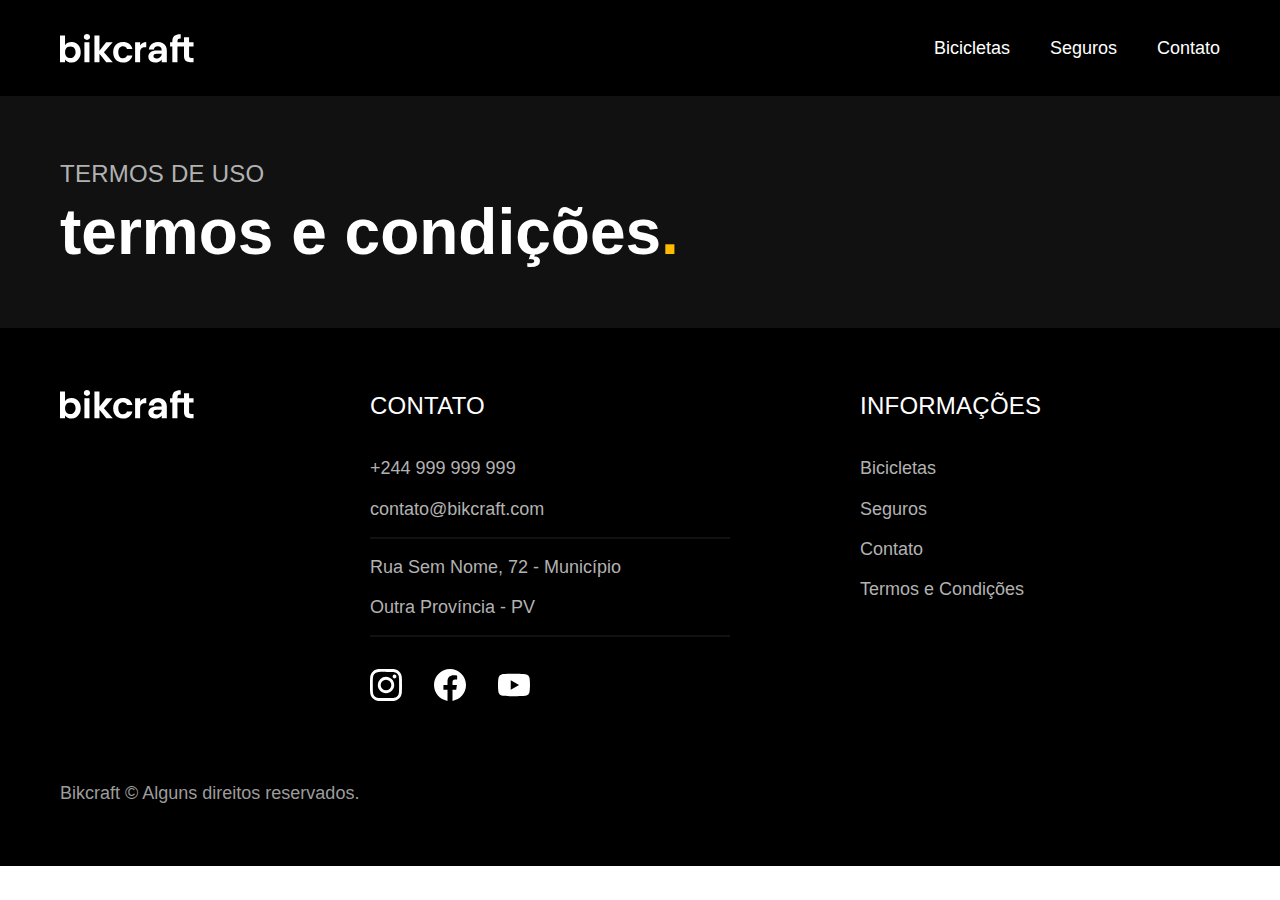
==== bicicletas.html @ 180d0c8e "Adicionado, estilizado os termos e condições." ====
<!DOCTYPE html>
<html lang="pt-AO">
  <head>
    <meta charset="UTF-8" />
    <meta name="viewport" content="width=device-width, initial-scale=1.0" />
    <title>Termos e Condições | Bikcraft</title>
    <meta
      name="description"
      content="Termos e Condições - Bikcraft."
    />
    <link rel="stylesheet" href="./css/style.css" />

    <!-- <link rel="preconnect" href="https://fonts.googleapis.com">
    <link rel="preconnect" href="https://fonts.gstatic.com" crossorigin>
    <link href="https://fonts.googleapis.com/css2?family=Merriweather:ital,wght@1,900&family=Poppins:wght@400;600&family=Roboto:wght@400;500&display=swap" rel="stylesheet"> -->
  </head>

  <body>
    <header class="header-bg">
      <div class="container header">
        <a href="./">
          <img src="./img/bikcraft.svg" alt="Bikcraft" />
        </a>

        <nav aria-label="primaria">
          <ul class="header-menu font-1-m cor-0">
            <li><a href="./bicicletas.html">Bicicletas</a></li>
            <li><a href="./seguros.html">Seguros</a></li>
            <li><a href="./contato.html">Contato</a></li>
          </ul>
        </nav>
      </div>
    </header>

    <main>
      <div class="titulo-bg">
        <div class="titulo container">
          <p class="font-2-l-b cor-5">Termos de uso</p>
          <h1 class="font-1-xxl cor-0">termos e condições<span class="cor-p1">.</span></h1>
        </div>
      </div>

    </main>

    <footer class="footer-bg">
      <div class="footer container">
        <img src="./img/bikcraft.svg" alt="Bikcraft">
        <div class="footer-contato">
          <h3 class="font-2-l-b cor-0">Contato</h3>
          <ul class="font-2-m cor-5">
            <li><a href="tel:+244999999999">+244 999 999 999</a></li>
            <li><a href="mailto:contato@bikcraft.com">contato@bikcraft.com</a></li>
            <li>Rua Sem Nome, 72 - Município</li>
            <li>Outra Província - PV</li>
          </ul>
          <div class="footer-redes">
            <a href="./">
              <img src="./img/redes/instagram.svg" alt="Instagram">
            </a>
            <a href="./">
              <img src="./img/redes/facebook.svg" alt="Facebook">
            </a>
            <a href="./">
              <img src="./img/redes/youtube.svg" alt="YouTube">
            </a>
          </div>
        </div>
        <div class="footer-informacoes">
          <h3 class="font-2-l-b cor-0">Informações</h3>
          <nav>
            <ul class="font-1-m cor-5">
              <li><a href="./bicicletas.html">Bicicletas</a></li>
              <li><a href="./seguros.html">Seguros</a></li>
              <li><a href="./contato.html">Contato</a></li>
              <li><a href="./termos.html">Termos e Condições</a></li>
            </ul>
          </nav>
        </div>
        <p class="footer-copy font-2-m cor-6">Bikcraft © Alguns direitos reservados.</p>
      </div>
    </footer>
  </body>
</html>
---- css/style.css ----
@import "./global/global.css";
@import "./utilidades/tipografia.css";
@import "./utilidades/cores.css";

@import "./global/header.css";
@import "./global/footer.css";

/* Utilidades */
@import "./utilidades/componentes.css";

/* Home */
@import "./home/introducao.css";
@import "./home/tecnologia.css";
@import "./home/parceiros.css";
@import "./home/depoimento.css";

/* Bicicletas */
@import "./bicicletas/bicicletas-lista.css";

/* Seguros */
@import "./seguros/seguros.css";

/* Termos */
@import "./termos/termos.css";
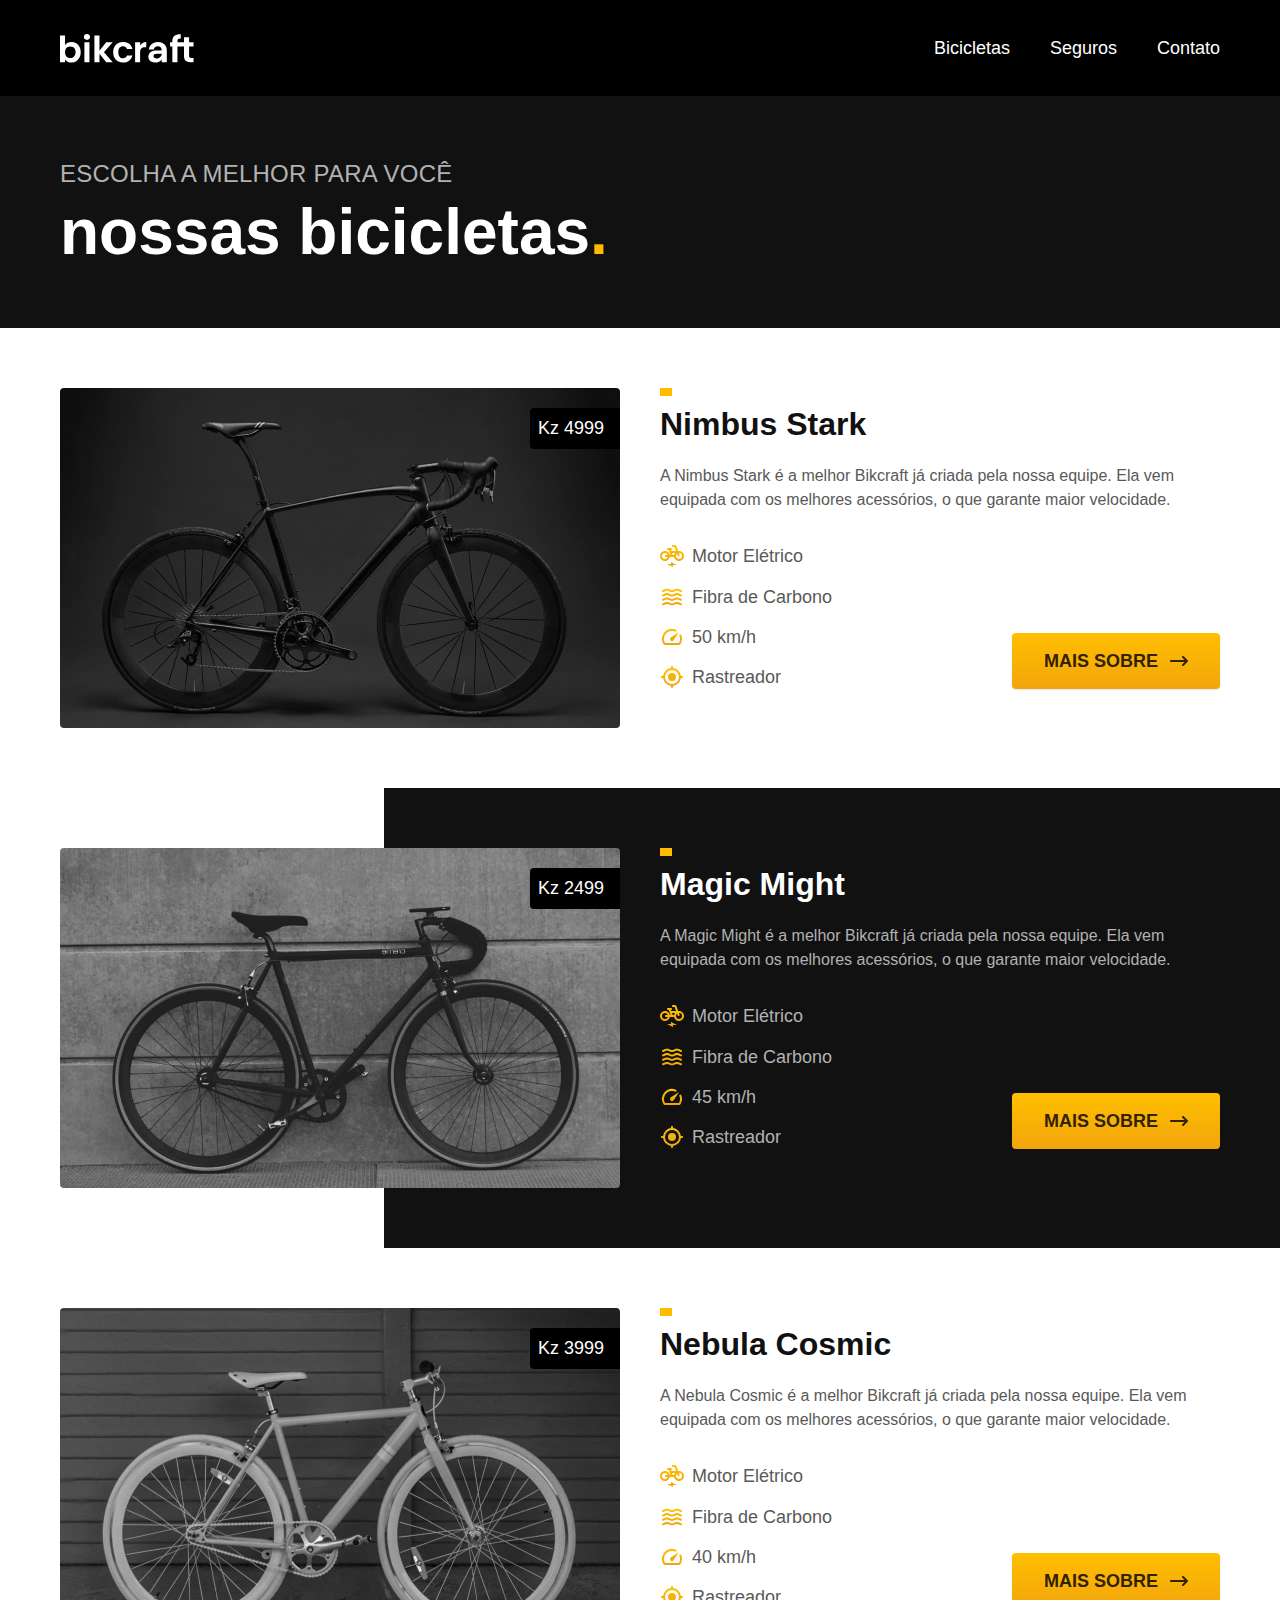
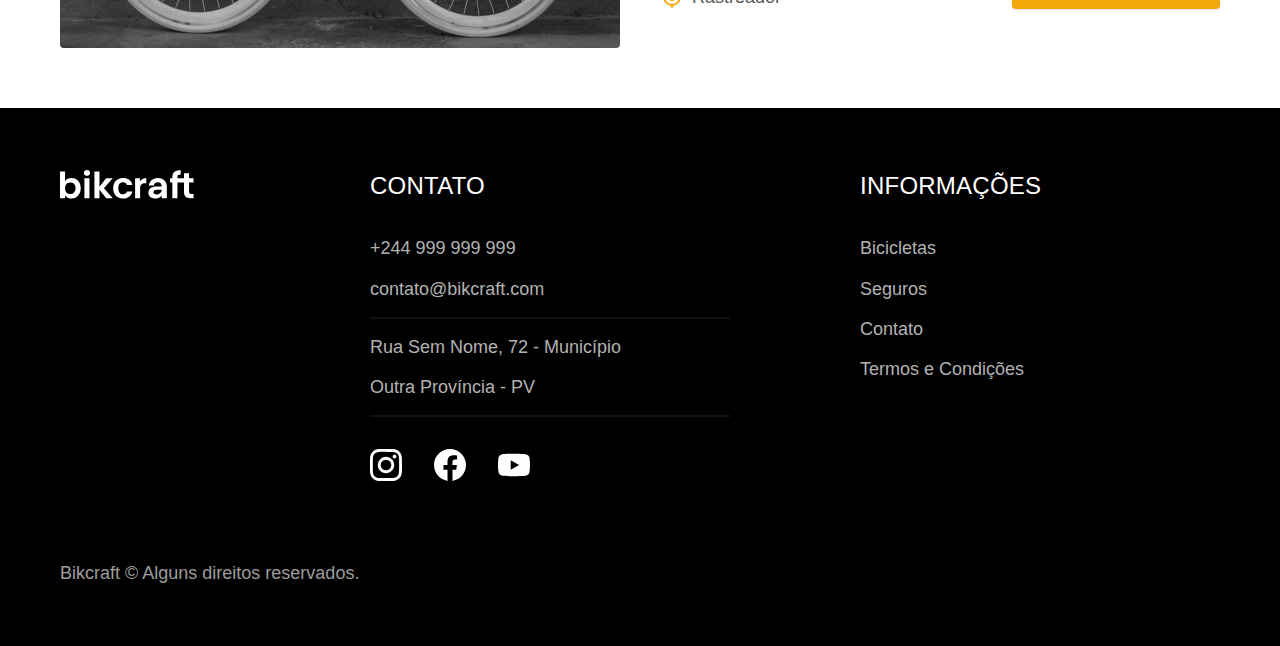
==== commit f74167c3: "Adição de produtos(biciletas), estilização e alguns ajustes" ====
--- a/bicicletas.html
+++ b/bicicletas.html
@@ -15,7 +15,7 @@
     <link href="https://fonts.googleapis.com/css2?family=Merriweather:ital,wght@1,900&family=Poppins:wght@400;600&family=Roboto:wght@400;500&display=swap" rel="stylesheet"> -->
   </head>
 
-  <body>
+  <body id="bicicletas">
     <header class="header-bg">
       <div class="container header">
         <a href="./">
@@ -35,10 +35,102 @@
     <main>
       <div class="titulo-bg">
         <div class="titulo container">
-          <p class="font-2-l-b cor-5">Termos de uso</p>
-          <h1 class="font-1-xxl cor-0">termos e condições<span class="cor-p1">.</span></h1>
+          <p class="font-2-l-b cor-5">Escolha a melhor para você</p>
+          <h1 class="font-1-xxl cor-0">nossas bicicletas<span class="cor-p1">.</span></h1>
         </div>
       </div>
+
+        <div class="bicicletas container">
+          <div class="bicicletas-imagem">
+            <img src="./img/bicicletas/nimbus.jpg" alt="Bicicleta preta">
+            <span class="font-2-m cor-0">Kz 4999</span>
+          </div>
+          <div class="bicicletas-conteudo">
+            <h2 class="font-1-xl">Nimbus Stark</h2>
+            <p class="font-2-s cor-8">A Nimbus Stark é a melhor Bikcraft já criada pela nossa equipe. Ela vem equipada com os melhores acessórios, o que garante maior velocidade.</p>
+            <ul class="font-1-m cor-8">
+              <li>
+                <img src="./img/icones/eletrica.svg" alt="">
+                Motor Elétrico
+              </li>
+              <li>
+                <img src="./img/icones/carbono.svg" alt="">
+                Fibra de Carbono
+              </li>
+              <li>
+                <img src="./img/icones/velocidade.svg" alt="">
+                50 km/h
+              </li>
+              <li>
+                <img src="./img/icones/rastreador.svg" alt="">
+                Rastreador
+              </li>
+            </ul>
+            <a class="botao seta" href="./bicicletas/nimbus.html">Mais Sobre</a>
+          </div>
+        </div>
+
+      <div class="bicicletas-bg">
+        <div class="bicicletas container">
+          <div class="bicicletas-imagem">
+            <img src="./img/bicicletas/magic.jpg" alt="Bicicleta preta">
+            <span class="font-2-m cor-0">Kz 2499</span>
+          </div>
+          <div class="bicicletas-conteudo">
+            <h2 class="font-1-xl cor-0">Magic Might</h2>
+            <p class="font-2-s cor-5">A Magic Might é a melhor Bikcraft já criada pela nossa equipe. Ela vem equipada com os melhores acessórios, o que garante maior velocidade.</p>
+            <ul class="font-1-m cor-5">
+              <li>
+                <img src="./img/icones/eletrica.svg" alt="">
+                Motor Elétrico
+              </li>
+              <li>
+                <img src="./img/icones/carbono.svg" alt="">
+                Fibra de Carbono
+              </li>
+              <li>
+                <img src="./img/icones/velocidade.svg" alt="">
+                45 km/h
+              </li>
+              <li>
+                <img src="./img/icones/rastreador.svg" alt="">
+                Rastreador
+              </li>
+            </ul>
+            <a class="botao seta" href="./bicicletas/magic.html">Mais Sobre</a>
+          </div>
+        </div>
+      </div>
+
+        <div class="bicicletas container">
+          <div class="bicicletas-imagem">
+            <img src="./img/bicicletas/nebula.jpg" alt="Bicicleta preta">
+            <span class="font-2-m cor-0">Kz 3999</span>
+          </div>
+          <div class="bicicletas-conteudo">
+            <h2 class="font-1-xl">Nebula Cosmic</h2>
+            <p class="font-2-s cor-8">A Nebula Cosmic é a melhor Bikcraft já criada pela nossa equipe. Ela vem equipada com os melhores acessórios, o que garante maior velocidade.</p>
+            <ul class="font-1-m cor-8">
+              <li>
+                <img src="./img/icones/eletrica.svg" alt="">
+                Motor Elétrico
+              </li>
+              <li>
+                <img src="./img/icones/carbono.svg" alt="">
+                Fibra de Carbono
+              </li>
+              <li>
+                <img src="./img/icones/velocidade.svg" alt="">
+                40 km/h
+              </li>
+              <li>
+                <img src="./img/icones/rastreador.svg" alt="">
+                Rastreador
+              </li>
+            </ul>
+            <a class="botao seta" href="./bicicletas/nebula.html">Mais Sobre</a>
+          </div>
+        </div>
 
     </main>
 
--- a/css/style.css
+++ b/css/style.css
@@ -16,6 +16,7 @@
 
 /* Bicicletas */
 @import "./bicicletas/bicicletas-lista.css";
+@import "./bicicletas/bicicletas.css";
 
 /* Seguros */
 @import "./seguros/seguros.css";
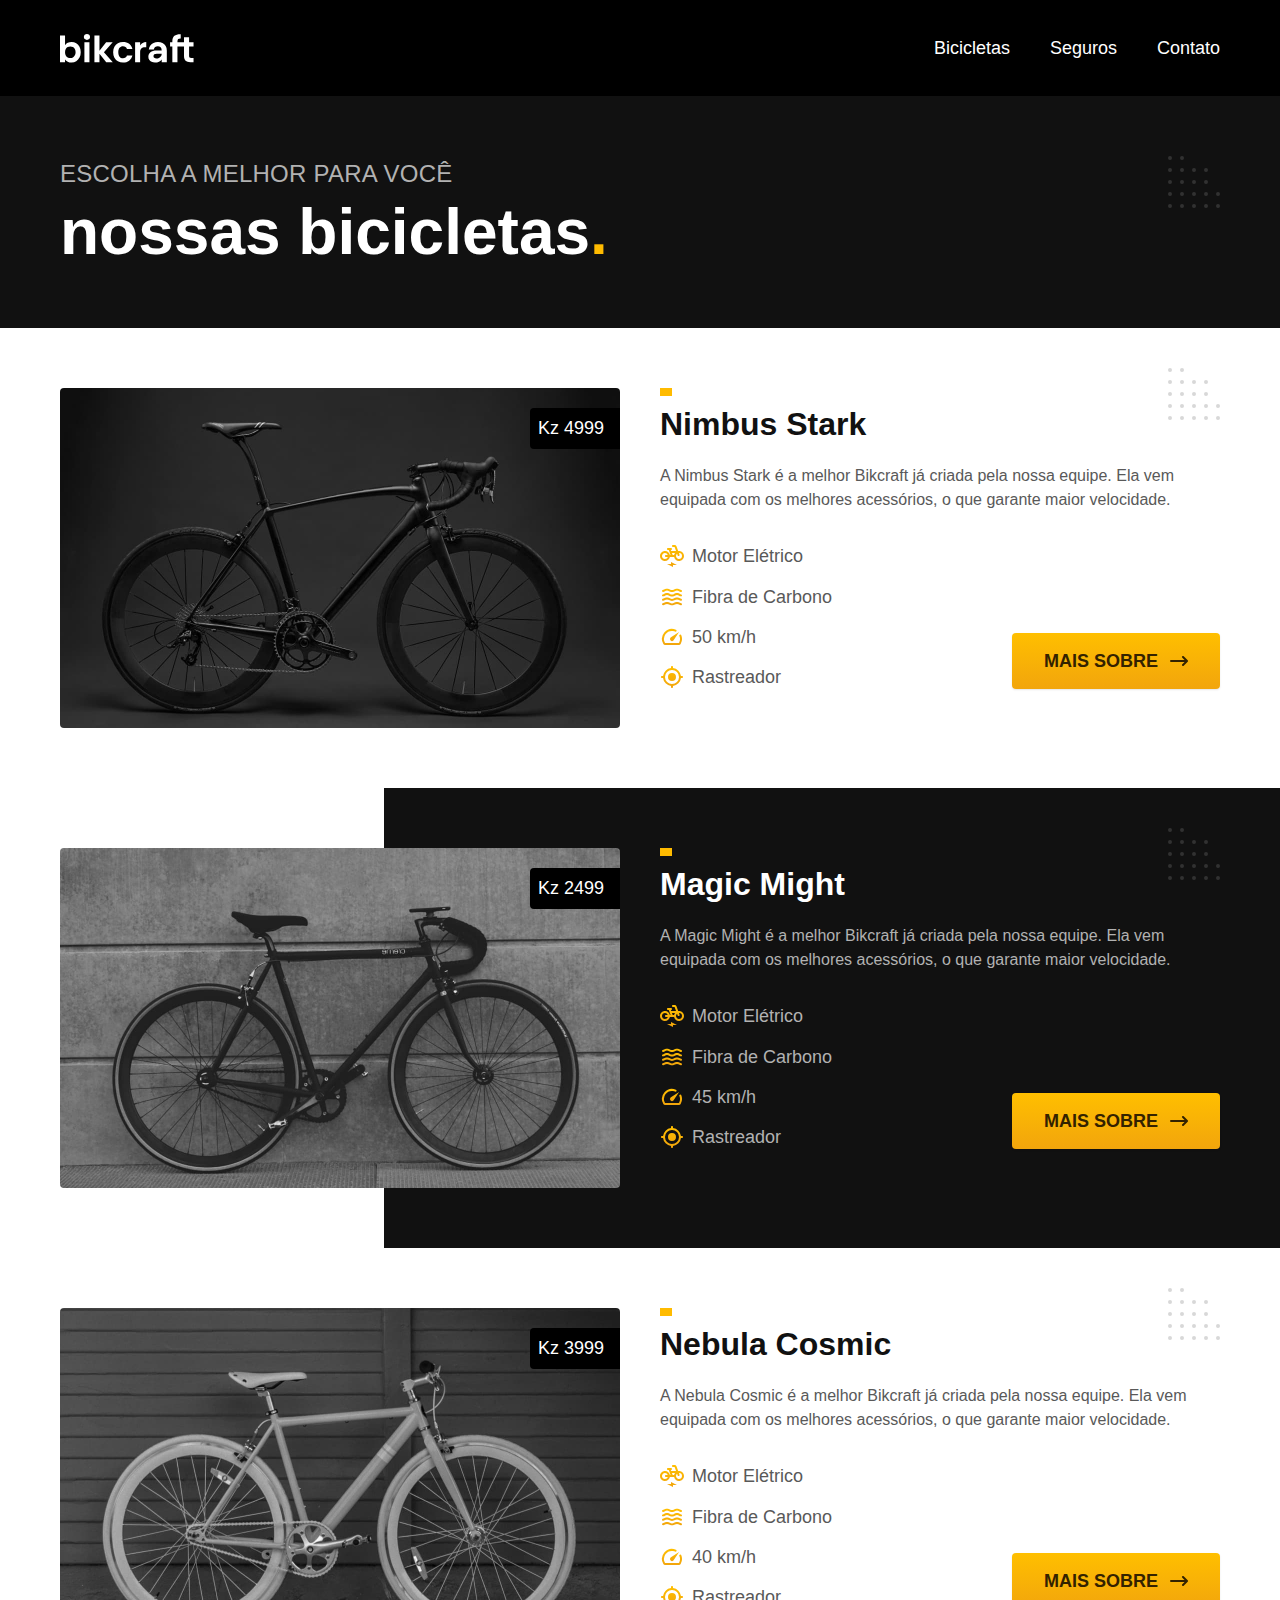
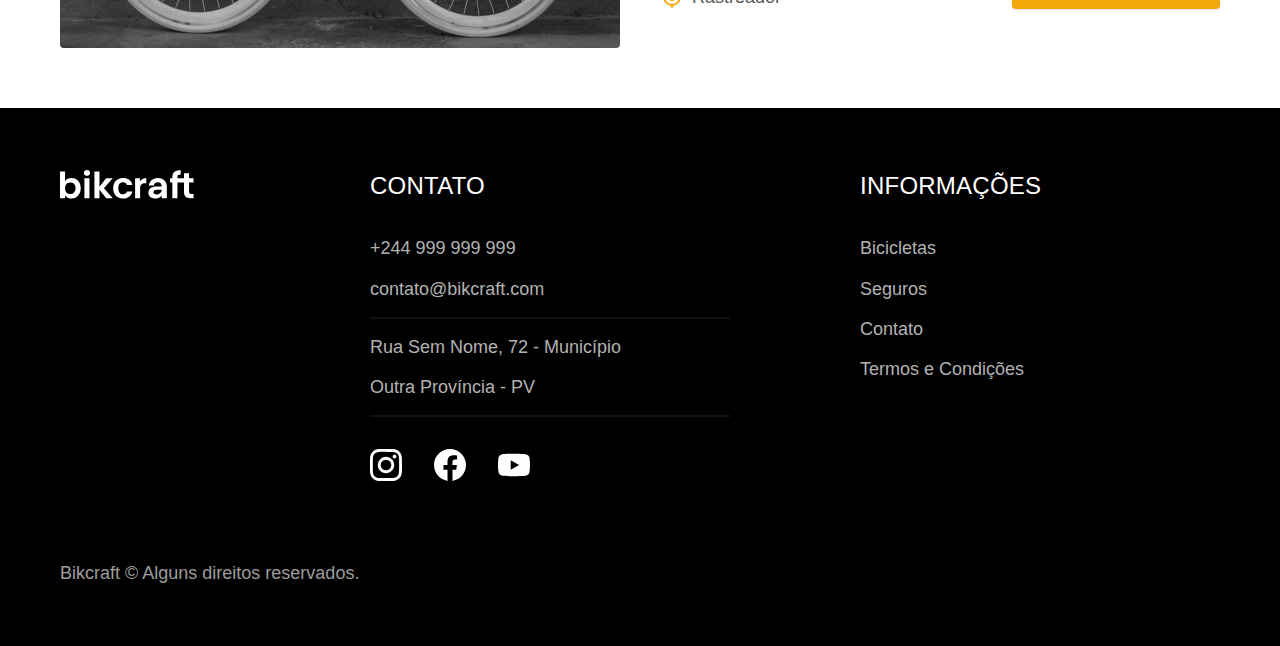
==== commit d38a84b8: "Ajustes, decorações, correções e adição e estilização das localizações em contato" ====
--- a/bicicletas.html
+++ b/bicicletas.html
@@ -8,6 +8,7 @@
       name="description"
       content="Termos e Condições - Bikcraft."
     />
+    <link rel="preload" href="./css/style.css" as="style">
     <link rel="stylesheet" href="./css/style.css" />
 
     <!-- <link rel="preconnect" href="https://fonts.googleapis.com">
--- a/css/style.css
+++ b/css/style.css
@@ -7,6 +7,7 @@
 
 /* Utilidades */
 @import "./utilidades/componentes.css";
+@import "./utilidades/formulario.css";
 
 /* Home */
 @import "./home/introducao.css";
@@ -18,8 +19,21 @@
 @import "./bicicletas/bicicletas-lista.css";
 @import "./bicicletas/bicicletas.css";
 
+/* Bicicleta */
+@import "./bicicleta/bicicleta.css";
+@import "./bicicleta/seguro.css";
+
 /* Seguros */
 @import "./seguros/seguros.css";
+@import "./seguros/vantagens.css";
+@import "./seguros/perguntas.css";
+
+/* Contato */
+@import "./contato/contato.css";
+@import "./contato/lojas.css";
+
+/* Orçamento */
+@import "./orcamento/orcamento.css";
 
 /* Termos */
 @import "./termos/termos.css";
--- a/css/style.css
+++ b/css/style.css
@@ -7,6 +7,7 @@
 
 /* Utilidades */
 @import "./utilidades/componentes.css";
+@import "./utilidades/formulario.css";
 
 /* Home */
 @import "./home/introducao.css";
@@ -18,8 +19,21 @@
 @import "./bicicletas/bicicletas-lista.css";
 @import "./bicicletas/bicicletas.css";
 
+/* Bicicleta */
+@import "./bicicleta/bicicleta.css";
+@import "./bicicleta/seguro.css";
+
 /* Seguros */
 @import "./seguros/seguros.css";
+@import "./seguros/vantagens.css";
+@import "./seguros/perguntas.css";
+
+/* Contato */
+@import "./contato/contato.css";
+@import "./contato/lojas.css";
+
+/* Orçamento */
+@import "./orcamento/orcamento.css";
 
 /* Termos */
 @import "./termos/termos.css";
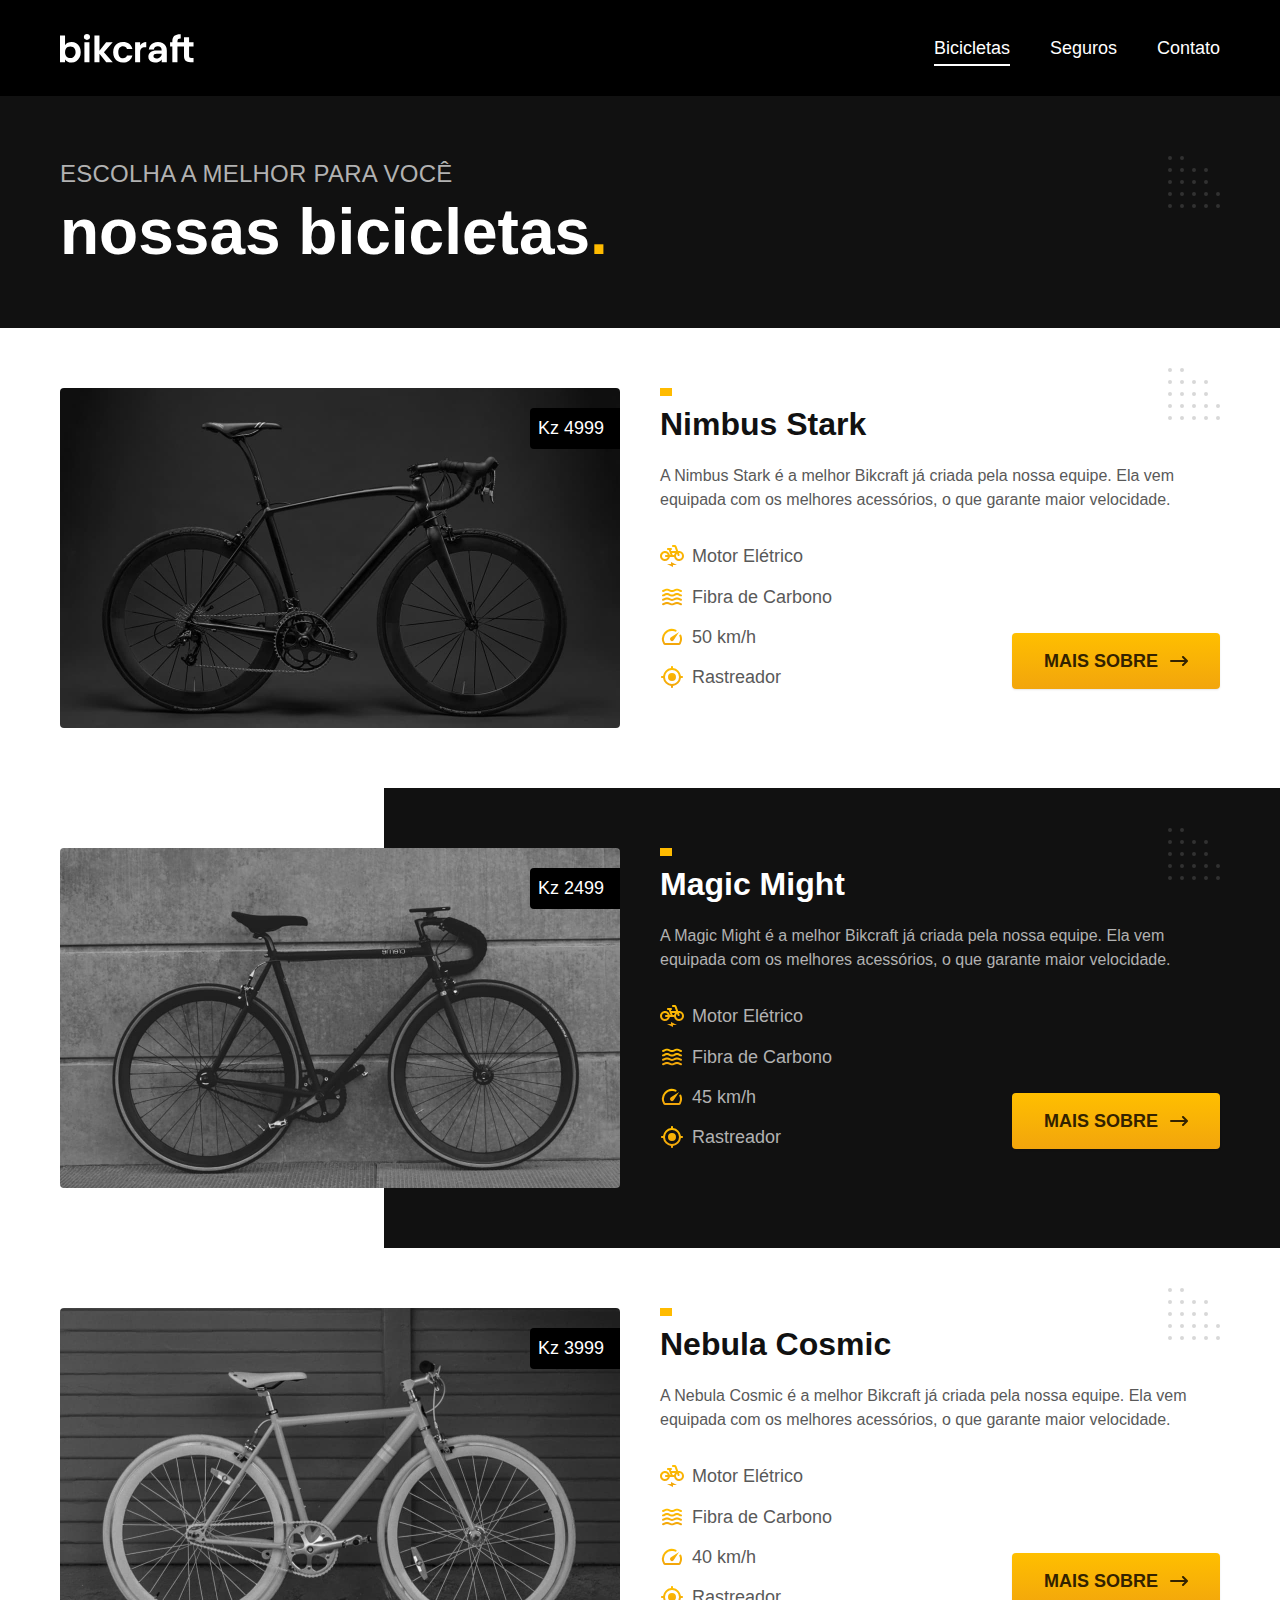
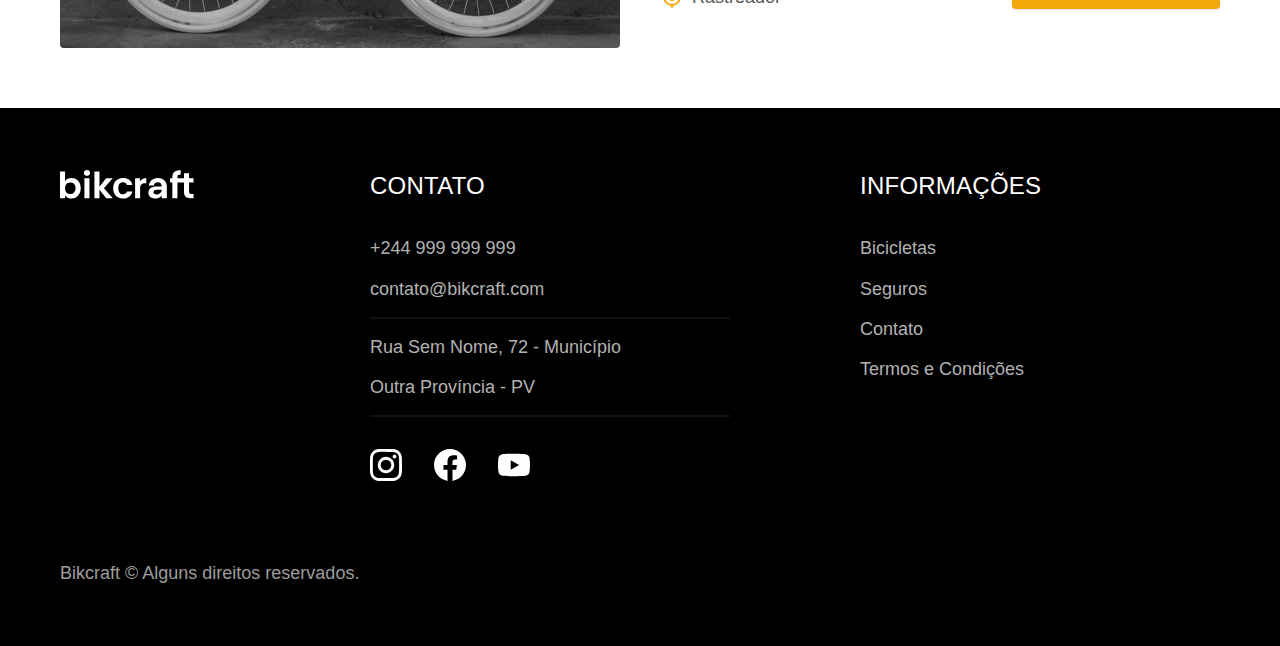
==== commit 5e071c8b: "Adição do Script, menu ativo" ====
--- a/bicicletas.html
+++ b/bicicletas.html
@@ -172,5 +172,6 @@
         <p class="footer-copy font-2-m cor-6">Bikcraft © Alguns direitos reservados.</p>
       </div>
     </footer>
+  <script src="./js/script.js"></script>
   </body>
 </html>
